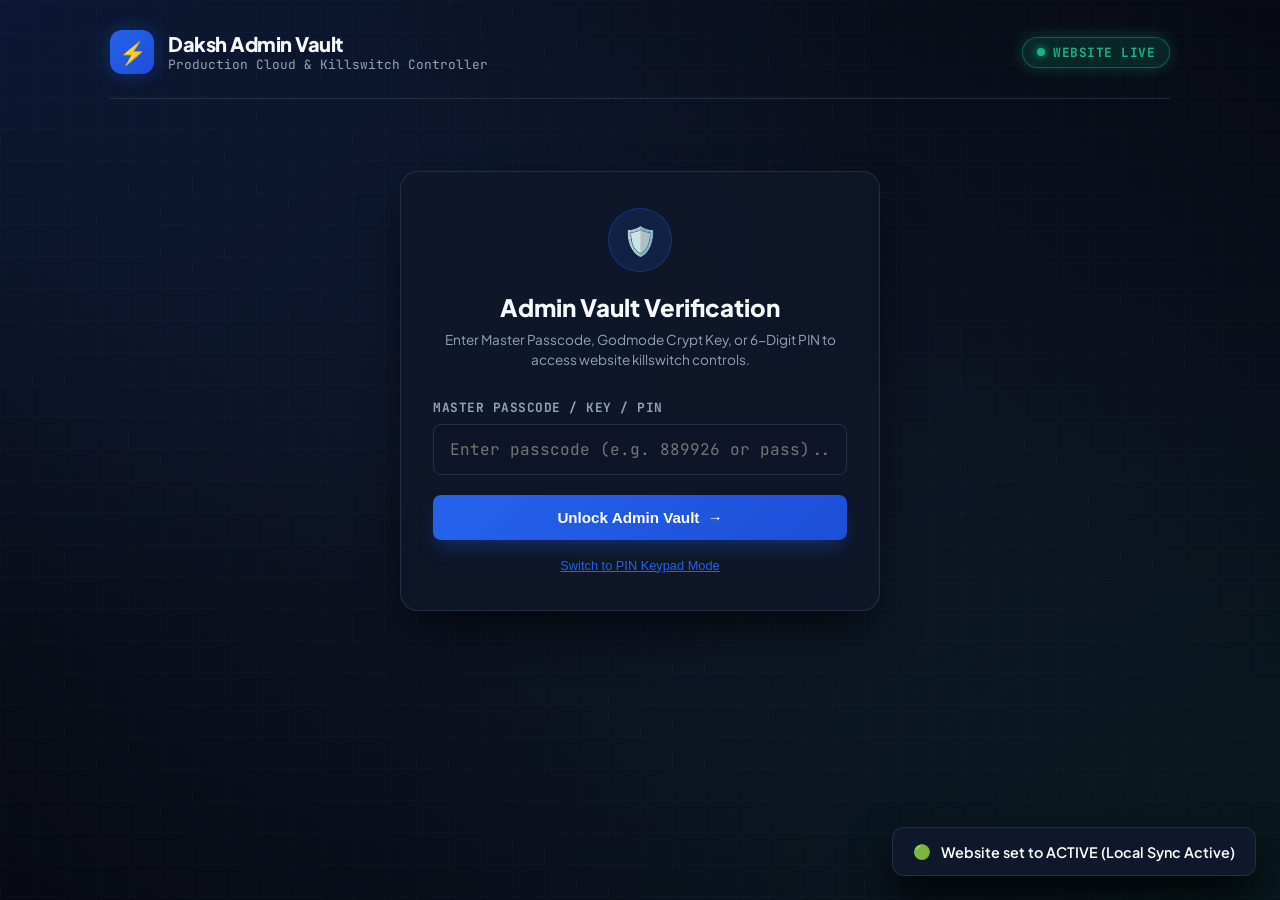
==== admin.html @ 62e73986 "feat: enable live website & add cyber-secure admin vault killswitch panel" ====
<!DOCTYPE html>
<html lang="en">
<head>
  <meta charset="utf-8">
  <meta name="viewport" content="width=device-width, initial-scale=1">
  <meta name="theme-color" content="#070a13">
  <title>Daksh Admin Vault & Website Killswitch Control Center</title>
  
  <link rel="icon" href="data:image/svg+xml,%3Csvg xmlns='http://www.w3.org/2000/svg' viewBox='0 0 64 64'%3E%3Crect width='64' height='64' rx='14' fill='%232563eb'/%3E%3Cpath d='M32 14L48 22V34C48 44 41 52 32 55C23 52 16 44 16 34V22L32 14Z' fill='%233b82f6' stroke='%23ffffff' stroke-width='2'/%3E%3Cpath d='M28 32L32 36L38 28' fill='none' stroke='%23ffffff' stroke-width='3' stroke-linecap='round' stroke-linejoin='round'/%3E%3C/svg%3E">
  
  <link rel="preconnect" href="https://fonts.googleapis.com">
  <link rel="preconnect" href="https://fonts.gstatic.com" crossorigin>
  <link href="https://fonts.googleapis.com/css2?family=JetBrains+Mono:wght@400;500;700;800&family=Plus+Jakarta+Sans:wght@400;500;600;700;800;900&display=swap" rel="stylesheet">
  
  <style>
    :root {
      --bg: #070a13;
      --card-bg: rgba(15, 23, 42, 0.75);
      --card-border: rgba(51, 65, 85, 0.6);
      --primary: #2563eb;
      --primary-glow: rgba(37, 99, 235, 0.35);
      --success: #10b981;
      --success-glow: rgba(16, 185, 129, 0.3);
      --danger: #ef4444;
      --danger-glow: rgba(239, 68, 68, 0.35);
      --warning: #f59e0b;
      --text: #f8fafc;
      --text-muted: #94a3b8;
      --text-dim: #64748b;
      --radius-lg: 18px;
      --radius-md: 12px;
      --radius-sm: 8px;
    }

    * {
      box-sizing: border-box;
      margin: 0;
      padding: 0;
    }

    body {
      background-color: var(--bg);
      background-image: 
        radial-gradient(at 0% 0%, rgba(37, 99, 235, 0.15) 0px, transparent 50%),
        radial-gradient(at 100% 100%, rgba(16, 185, 129, 0.08) 0px, transparent 50%),
        radial-gradient(at 50% 50%, rgba(15, 23, 42, 0.9) 0px, transparent 100%);
      color: var(--text);
      font-family: 'Plus Jakarta Sans', sans-serif;
      min-height: 100vh;
      display: flex;
      flex-direction: column;
      position: relative;
    }

    /* Ambient cyber grid overlay */
    body::before {
      content: '';
      position: fixed;
      inset: 0;
      background: linear-gradient(rgba(255, 255, 255, 0.02) 1px, transparent 1px),
                  linear-gradient(90deg, rgba(255, 255, 255, 0.02) 1px, transparent 1px);
      background-size: 32px 32px;
      pointer-events: none;
      z-index: 0;
    }

    .wrapper {
      position: relative;
      z-index: 1;
      width: 100%;
      max-width: 1100px;
      margin: 0 auto;
      padding: 30px 20px 60px;
      flex: 1;
      display: flex;
      flex-direction: column;
    }

    /* Top Bar */
    .top-bar {
      display: flex;
      align-items: center;
      justify-content: space-between;
      padding-bottom: 24px;
      border-bottom: 1px solid var(--card-border);
      margin-bottom: 32px;
    }

    .brand {
      display: flex;
      align-items: center;
      gap: 14px;
      text-decoration: none;
      color: var(--text);
    }

    .brand-icon {
      width: 44px;
      height: 44px;
      background: linear-gradient(135deg, #2563eb, #1d4ed8);
      border-radius: 12px;
      display: flex;
      align-items: center;
      justify-content: center;
      font-size: 22px;
      font-weight: 900;
      color: #fbbf24;
      box-shadow: 0 0 20px var(--primary-glow);
    }

    .brand-info h1 {
      font-size: 1.25rem;
      font-weight: 800;
      letter-spacing: -0.5px;
    }

    .brand-info p {
      font-size: 0.8rem;
      color: var(--text-muted);
      font-family: 'JetBrains Mono', monospace;
    }

    .top-actions {
      display: flex;
      align-items: center;
      gap: 12px;
    }

    .badge-status {
      display: inline-flex;
      align-items: center;
      gap: 8px;
      padding: 6px 14px;
      border-radius: 9999px;
      font-size: 0.8rem;
      font-family: 'JetBrains Mono', monospace;
      font-weight: 700;
      letter-spacing: 0.5px;
      text-transform: uppercase;
    }

    .badge-live {
      background: rgba(16, 185, 129, 0.15);
      border: 1px solid rgba(16, 185, 129, 0.4);
      color: var(--success);
      box-shadow: 0 0 15px var(--success-glow);
    }

    .badge-disabled {
      background: rgba(239, 68, 68, 0.15);
      border: 1px solid rgba(239, 68, 68, 0.4);
      color: var(--danger);
      box-shadow: 0 0 15px var(--danger-glow);
    }

    .pulse-dot {
      width: 8px;
      height: 8px;
      border-radius: 50%;
      display: inline-block;
    }

    .pulse-live {
      background: var(--success);
      box-shadow: 0 0 8px var(--success);
      animation: pulse-anim 1.5s infinite;
    }

    .pulse-disabled {
      background: var(--danger);
      box-shadow: 0 0 8px var(--danger);
      animation: pulse-anim 1.5s infinite;
    }

    @keyframes pulse-anim {
      0%, 100% { opacity: 1; transform: scale(1); }
      50% { opacity: 0.4; transform: scale(0.85); }
    }

    .btn-secondary {
      background: rgba(30, 41, 59, 0.8);
      border: 1px solid var(--card-border);
      color: var(--text);
      padding: 8px 16px;
      border-radius: var(--radius-sm);
      font-size: 0.85rem;
      font-weight: 600;
      cursor: pointer;
      text-decoration: none;
      display: inline-flex;
      align-items: center;
      gap: 6px;
      transition: all 0.2s ease;
    }

    .btn-secondary:hover {
      background: rgba(51, 65, 85, 0.8);
      border-color: rgba(100, 116, 139, 0.8);
    }

    /* Auth Screen Modal / Gate */
    .auth-gate {
      max-width: 480px;
      width: 100%;
      margin: 40px auto;
      background: var(--card-bg);
      backdrop-filter: blur(16px);
      -webkit-backdrop-filter: blur(16px);
      border: 1px solid var(--card-border);
      border-radius: var(--radius-lg);
      padding: 36px 32px;
      box-shadow: 0 25px 50px -12px rgba(0, 0, 0, 0.7);
      text-align: center;
    }

    .auth-icon {
      width: 64px;
      height: 64px;
      margin: 0 auto 20px;
      background: rgba(37, 99, 235, 0.15);
      border: 1px solid rgba(37, 99, 235, 0.3);
      border-radius: 50%;
      display: flex;
      align-items: center;
      justify-content: center;
      font-size: 28px;
    }

    .auth-title {
      font-size: 1.5rem;
      font-weight: 800;
      margin-bottom: 8px;
    }

    .auth-subtitle {
      font-size: 0.85rem;
      color: var(--text-muted);
      margin-bottom: 28px;
      line-height: 1.5;
    }

    .auth-input-group {
      margin-bottom: 20px;
      text-align: left;
    }

    .auth-label {
      display: block;
      font-size: 0.8rem;
      font-weight: 700;
      color: var(--text-muted);
      margin-bottom: 8px;
      font-family: 'JetBrains Mono', monospace;
      text-transform: uppercase;
      letter-spacing: 0.5px;
    }

    .auth-input {
      width: 100%;
      background: rgba(15, 23, 42, 0.9);
      border: 1px solid var(--card-border);
      border-radius: var(--radius-sm);
      padding: 14px 16px;
      color: #ffffff;
      font-family: 'JetBrains Mono', monospace;
      font-size: 1rem;
      outline: none;
      transition: all 0.2s;
    }

    .auth-input:focus {
      border-color: var(--primary);
      box-shadow: 0 0 0 3px var(--primary-glow);
    }

    .auth-btn {
      width: 100%;
      background: linear-gradient(135deg, #2563eb, #1d4ed8);
      border: none;
      color: white;
      padding: 14px;
      border-radius: var(--radius-sm);
      font-size: 0.95rem;
      font-weight: 700;
      cursor: pointer;
      display: flex;
      align-items: center;
      justify-content: center;
      gap: 8px;
      box-shadow: 0 10px 20px -5px var(--primary-glow);
      transition: all 0.2s;
    }

    .auth-btn:hover {
      transform: translateY(-1px);
      box-shadow: 0 15px 25px -5px var(--primary-glow);
    }

    .auth-btn:disabled {
      opacity: 0.6;
      cursor: not-allowed;
      transform: none;
    }

    .auth-keypad {
      display: grid;
      grid-template-columns: repeat(3, 1fr);
      gap: 10px;
      margin-top: 16px;
    }

    .keypad-btn {
      background: rgba(30, 41, 59, 0.6);
      border: 1px solid var(--card-border);
      border-radius: var(--radius-sm);
      padding: 12px;
      color: var(--text);
      font-family: 'JetBrains Mono', monospace;
      font-size: 1.1rem;
      font-weight: 700;
      cursor: pointer;
      transition: all 0.15s;
    }

    .keypad-btn:hover {
      background: rgba(51, 65, 85, 0.8);
      border-color: var(--primary);
    }

    .keypad-btn:active {
      transform: scale(0.95);
    }

    .auth-toggle-mode {
      margin-top: 18px;
      font-size: 0.8rem;
      color: var(--primary);
      cursor: pointer;
      background: none;
      border: none;
      text-decoration: underline;
    }

    .auth-error {
      background: rgba(239, 68, 68, 0.15);
      border: 1px solid rgba(239, 68, 68, 0.3);
      color: #fca5a5;
      padding: 10px 14px;
      border-radius: var(--radius-sm);
      font-size: 0.85rem;
      margin-top: 16px;
      display: none;
    }

    /* Dashboard Layout */
    .dashboard {
      display: none;
      flex-direction: column;
      gap: 28px;
    }

    /* Master Killswitch Hero Card */
    .hero-switch-card {
      background: var(--card-bg);
      backdrop-filter: blur(16px);
      border: 1px solid var(--card-border);
      border-radius: var(--radius-lg);
      padding: 36px 32px;
      position: relative;
      overflow: hidden;
    }

    .hero-switch-card.status-active {
      border-color: rgba(16, 185, 129, 0.4);
      box-shadow: 0 10px 30px -10px var(--success-glow);
    }

    .hero-switch-card.status-disabled {
      border-color: rgba(239, 68, 68, 0.4);
      box-shadow: 0 10px 30px -10px var(--danger-glow);
    }

    .switch-header {
      display: flex;
      align-items: flex-start;
      justify-content: space-between;
      margin-bottom: 24px;
      flex-wrap: wrap;
      gap: 16px;
    }

    .switch-title h2 {
      font-size: 1.6rem;
      font-weight: 800;
      margin-bottom: 6px;
      display: flex;
      align-items: center;
      gap: 10px;
    }

    .switch-title p {
      color: var(--text-muted);
      font-size: 0.9rem;
      max-width: 600px;
    }

    .master-switch-controls {
      display: grid;
      grid-template-columns: 1fr 1fr;
      gap: 16px;
      margin-top: 24px;
    }

    .control-card {
      border: 2px solid transparent;
      border-radius: var(--radius-md);
      padding: 24px;
      cursor: pointer;
      transition: all 0.25s cubic-bezier(0.4, 0, 0.2, 1);
      display: flex;
      flex-direction: column;
      gap: 12px;
      position: relative;
    }

    .control-card.active-state {
      background: rgba(16, 185, 129, 0.08);
      border-color: var(--success);
      box-shadow: 0 0 25px var(--success-glow);
    }

    .control-card.disabled-state {
      background: rgba(239, 68, 68, 0.08);
      border-color: var(--danger);
      box-shadow: 0 0 25px var(--danger-glow);
    }

    .control-card.inactive-opt {
      background: rgba(15, 23, 42, 0.6);
      border-color: var(--card-border);
      opacity: 0.7;
    }

    .control-card.inactive-opt:hover {
      opacity: 1;
      border-color: var(--text-muted);
      transform: translateY(-2px);
    }

    .card-badge-top {
      display: flex;
      align-items: center;
      justify-content: space-between;
    }

    .card-icon {
      font-size: 28px;
    }

    .radio-circle {
      width: 22px;
      height: 22px;
      border-radius: 50%;
      border: 2px solid var(--text-dim);
      display: flex;
      align-items: center;
      justify-content: center;
    }

    .control-card.active-state .radio-circle {
      border-color: var(--success);
      background: var(--success);
    }

    .control-card.active-state .radio-circle::after {
      content: '✓';
      color: white;
      font-size: 13px;
      font-weight: 900;
    }

    .control-card.disabled-state .radio-circle {
      border-color: var(--danger);
      background: var(--danger);
    }

    .control-card.disabled-state .radio-circle::after {
      content: '✓';
      color: white;
      font-size: 13px;
      font-weight: 900;
    }

    .card-text h3 {
      font-size: 1.15rem;
      font-weight: 700;
      margin-bottom: 4px;
    }

    .card-text p {
      font-size: 0.8rem;
      color: var(--text-muted);
      line-height: 1.4;
    }

    /* Diagnostics Grid */
    .grid-stats {
      display: grid;
      grid-template-columns: repeat(auto-fit, minmax(220px, 1fr));
      gap: 16px;
    }

    .stat-card {
      background: var(--card-bg);
      backdrop-filter: blur(16px);
      border: 1px solid var(--card-border);
      border-radius: var(--radius-md);
      padding: 20px;
      display: flex;
      flex-direction: column;
      gap: 8px;
    }

    .stat-card-title {
      font-size: 0.75rem;
      font-family: 'JetBrains Mono', monospace;
      color: var(--text-muted);
      text-transform: uppercase;
      letter-spacing: 0.5px;
      display: flex;
      align-items: center;
      justify-content: space-between;
    }

    .stat-card-val {
      font-size: 1.4rem;
      font-weight: 800;
      font-family: 'JetBrains Mono', monospace;
    }

    .stat-card-sub {
      font-size: 0.75rem;
      color: var(--text-dim);
    }

    /* Fast Action Bar */
    .action-bar {
      display: flex;
      align-items: center;
      gap: 12px;
      flex-wrap: wrap;
    }

    .btn-action {
      background: rgba(30, 41, 59, 0.8);
      border: 1px solid var(--card-border);
      color: var(--text);
      padding: 12px 20px;
      border-radius: var(--radius-sm);
      font-size: 0.9rem;
      font-weight: 600;
      cursor: pointer;
      display: inline-flex;
      align-items: center;
      gap: 8px;
      transition: all 0.2s;
      text-decoration: none;
    }

    .btn-action:hover {
      background: rgba(51, 65, 85, 0.9);
      transform: translateY(-1px);
    }

    .btn-danger-action {
      background: rgba(239, 68, 68, 0.15);
      border-color: rgba(239, 68, 68, 0.4);
      color: #fca5a5;
    }

    .btn-danger-action:hover {
      background: rgba(239, 68, 68, 0.3);
      border-color: var(--danger);
      color: #ffffff;
    }

    .btn-success-action {
      background: rgba(16, 185, 129, 0.15);
      border-color: rgba(16, 185, 129, 0.4);
      color: #6ee7b7;
    }

    .btn-success-action:hover {
      background: rgba(16, 185, 129, 0.3);
      border-color: var(--success);
      color: #ffffff;
    }

    /* Audit Terminal */
    .terminal-card {
      background: #030712;
      border: 1px solid var(--card-border);
      border-radius: var(--radius-md);
      padding: 20px;
      font-family: 'JetBrains Mono', monospace;
      font-size: 0.8rem;
    }

    .terminal-title-bar {
      display: flex;
      align-items: center;
      justify-content: space-between;
      padding-bottom: 12px;
      border-bottom: 1px solid rgba(51, 65, 85, 0.5);
      margin-bottom: 12px;
      color: var(--text-muted);
      font-size: 0.75rem;
    }

    .terminal-logs {
      max-height: 180px;
      overflow-y: auto;
      display: flex;
      flex-direction: column;
      gap: 6px;
      color: #e2e8f0;
      line-height: 1.5;
    }

    .log-row {
      display: flex;
      gap: 10px;
    }

    .log-time { color: var(--text-dim); }
    .log-tag-live { color: var(--success); font-weight: 700; }
    .log-tag-off { color: var(--danger); font-weight: 700; }
    .log-tag-auth { color: var(--warning); font-weight: 700; }

    /* Toast Notification */
    .admin-toast {
      position: fixed;
      bottom: 24px;
      right: 24px;
      background: #0f172a;
      border: 1px solid var(--card-border);
      color: #ffffff;
      padding: 14px 20px;
      border-radius: var(--radius-md);
      font-size: 0.9rem;
      font-weight: 600;
      box-shadow: 0 20px 40px rgba(0, 0, 0, 0.8);
      display: flex;
      align-items: center;
      gap: 10px;
      transform: translateY(100px);
      opacity: 0;
      transition: all 0.3s cubic-bezier(0.4, 0, 0.2, 1);
      z-index: 9999;
    }

    .admin-toast.show {
      transform: translateY(0);
      opacity: 1;
    }

    @media (max-width: 680px) {
      .master-switch-controls { grid-template-columns: 1fr; }
      .top-bar { flex-direction: column; align-items: flex-start; gap: 14px; }
      .wrapper { padding: 16px 12px 40px; }
    }
  </style>
</head>
<body>

  <div class="wrapper">
    <!-- Top Header Bar -->
    <header class="top-bar">
      <a href="index.html" class="brand">
        <div class="brand-icon">⚡</div>
        <div class="brand-info">
          <h1>Daksh Admin Vault</h1>
          <p>Production Cloud & Killswitch Controller</p>
        </div>
      </a>

      <div class="top-actions">
        <div class="badge-status badge-live" id="globalStatusBadge">
          <span class="pulse-dot pulse-live" id="globalStatusPulse"></span>
          <span id="globalStatusText">WEBSITE LIVE</span>
        </div>
        <button class="btn-secondary" id="logoutBtn" style="display: none;" onclick="adminLogout()">
          🔒 Lock Vault
        </button>
      </div>
    </header>

    <!-- 1. AUTHENTICATION SHIELD GATE -->
    <section class="auth-gate" id="authGate">
      <div class="auth-icon">🛡️</div>
      <h2 class="auth-title">Admin Vault Verification</h2>
      <p class="auth-subtitle">
        Enter Master Passcode, Godmode Crypt Key, or 6-Digit PIN to access website killswitch controls.
      </p>

      <form id="authForm" onsubmit="handleAuthSubmit(event)">
        <!-- Passcode Input Mode -->
        <div id="passcodeMode">
          <div class="auth-input-group">
            <label class="auth-label" for="passcodeInput">Master Passcode / Key / PIN</label>
            <input 
              type="password" 
              id="passcodeInput" 
              class="auth-input" 
              placeholder="Enter passcode (e.g. 889926 or pass)..." 
              autocomplete="current-password"
              required
            >
          </div>
          <button type="submit" class="auth-btn" id="authSubmitBtn">
            <span>Unlock Admin Vault</span> <span>→</span>
          </button>
        </div>

        <!-- PIN Keypad Quick Input Mode -->
        <div id="keypadMode" style="display: none;">
          <div class="auth-input-group">
            <label class="auth-label">6-Digit Security PIN</label>
            <input 
              type="password" 
              id="pinDisplay" 
              class="auth-input" 
              placeholder="••••••" 
              readonly 
              style="text-align: center; letter-spacing: 8px; font-size: 1.4rem;"
            >
          </div>
          <div class="auth-keypad">
            <button type="button" class="keypad-btn" onclick="pressPin('1')">1</button>
            <button type="button" class="keypad-btn" onclick="pressPin('2')">2</button>
            <button type="button" class="keypad-btn" onclick="pressPin('3')">3</button>
            <button type="button" class="keypad-btn" onclick="pressPin('4')">4</button>
            <button type="button" class="keypad-btn" onclick="pressPin('5')">5</button>
            <button type="button" class="keypad-btn" onclick="pressPin('6')">6</button>
            <button type="button" class="keypad-btn" onclick="pressPin('7')">7</button>
            <button type="button" class="keypad-btn" onclick="pressPin('8')">8</button>
            <button type="button" class="keypad-btn" onclick="pressPin('9')">9</button>
            <button type="button" class="keypad-btn" onclick="clearPin()">CLR</button>
            <button type="button" class="keypad-btn" onclick="pressPin('0')">0</button>
            <button type="button" class="keypad-btn" onclick="submitPin()">OK</button>
          </div>
        </div>

        <button type="button" class="auth-toggle-mode" id="toggleModeBtn" onclick="toggleAuthInputMode()">
          Switch to PIN Keypad Mode
        </button>

        <div class="auth-error" id="authErrorMsg">
          ⚠️ Invalid credentials. Please enter authorized Master Passcode or PIN.
        </div>
      </form>
    </section>

    <!-- 2. AUTHENTICATED DASHBOARD -->
    <main class="dashboard" id="mainDashboard">
      
      <!-- HERO MASTER KILLSWITCH CARD -->
      <section class="hero-switch-card status-active" id="heroSwitchCard">
        <div class="switch-header">
          <div class="switch-title">
            <h2 id="heroStatusHeading">🟢 Website is ONLINE & ACTIVE</h2>
            <p id="heroStatusSub">
              All prospective students and visitors can browse the institute homepage, view courses, run live typing tests, and contact on WhatsApp.
            </p>
          </div>
          <div class="badge-status badge-live" id="heroBadge">
            <span class="pulse-dot pulse-live" id="heroPulse"></span>
            <span id="heroBadgeText">PUBLIC ACCESS ENABLED</span>
          </div>
        </div>

        <!-- 2 Big Selectable Option Cards (Enable / Disable) -->
        <div class="master-switch-controls">
          <!-- Option 1: ENABLE LIVE -->
          <div 
            class="control-card active-state" 
            id="optEnableCard" 
            onclick="setWebsiteStatus('active')"
          >
            <div class="card-badge-top">
              <span class="card-icon">🚀</span>
              <div class="radio-circle"></div>
            </div>
            <div class="card-text">
              <h3>ENABLE WEBSITE (Go Live)</h3>
              <p>Normal public mode. The full institute website is visible and accepting admission enquiries.</p>
            </div>
          </div>

          <!-- Option 2: DISABLE (500 ERROR) -->
          <div 
            class="control-card inactive-opt" 
            id="optDisableCard" 
            onclick="setWebsiteStatus('disabled')"
          >
            <div class="card-badge-top">
              <span class="card-icon">🛑</span>
              <div class="radio-circle"></div>
            </div>
            <div class="card-text">
              <h3>DISABLE WEBSITE (500 Crash Mode)</h3>
              <p>Simulates a critical host server crash (HTTP 500 error). Visitors see the realistic offline terminal.</p>
            </div>
          </div>
        </div>
      </section>

      <!-- LIVE DIAGNOSTICS & TELEMETRY -->
      <section class="grid-stats">
        <div class="stat-card">
          <div class="stat-card-title">
            <span>HTTP Status Code</span>
            <span>🌐</span>
          </div>
          <div class="stat-card-val" id="diagHttpCode" style="color: var(--success);">200 OK</div>
          <div class="stat-card-sub" id="diagHttpSub">Public gateway passing traffic</div>
        </div>

        <div class="stat-card">
          <div class="stat-card-title">
            <span>Edge Infrastructure</span>
            <span>⚡</span>
          </div>
          <div class="stat-card-val" style="color: #60a5fa;">Vercel Edge</div>
          <div class="stat-card-sub">Region: ap-south-1 (Mumbai Hub)</div>
        </div>

        <div class="stat-card">
          <div class="stat-card-title">
            <span>API Response Latency</span>
            <span>⏱️</span>
          </div>
          <div class="stat-card-val" id="diagLatency" style="color: var(--warning);">24 ms</div>
          <div class="stat-card-sub">Real-time status check active</div>
        </div>

        <div class="stat-card">
          <div class="stat-card-title">
            <span>Last Status Update</span>
            <span>🕒</span>
          </div>
          <div class="stat-card-val" id="diagLastUpdated" style="font-size: 0.95rem; color: #cbd5e1;">Just now</div>
          <div class="stat-card-sub" id="diagUpdatedBy">By: Master Admin</div>
        </div>
      </section>

      <!-- FAST ACTION BAR -->
      <section class="action-bar">
        <a href="index.html" target="_blank" class="btn-action">
          <span>👁️</span> <span>Open Live Website</span>
        </a>
        <button class="btn-action" onclick="previewCrashPage()">
          <span>⚠️</span> <span>Preview 500 Error Screen</span>
        </button>
        <button class="btn-action" onclick="refreshStatusFromCloud()">
          <span>🔄</span> <span>Sync Cloud Telemetry</span>
        </button>
        <button class="btn-action btn-danger-action" onclick="emergencyKillswitch()">
          <span>⚡</span> <span>Instant Emergency Killswitch</span>
        </button>
      </section>

      <!-- AUDIT LOG TERMINAL -->
      <section class="terminal-card">
        <div class="terminal-title-bar">
          <span>⚡ REAL-TIME SECURITY & AUDIT TRAIL</span>
          <span>NODE: daksh-admin-shield-x99</span>
        </div>
        <div class="terminal-logs" id="terminalLogs">
          <div class="log-row">
            <span class="log-time" id="initLogTime">[00:00:00]</span>
            <span class="log-tag-auth">AUTH:</span>
            <span>Admin Vault Session successfully authorized with Master Keys.</span>
          </div>
          <div class="log-row">
            <span class="log-time" id="initLogTime2">[00:00:01]</span>
            <span class="log-tag-live">STATUS:</span>
            <span>Website control engine initialized. Status synced.</span>
          </div>
        </div>
      </section>

    </main>
  </div>

  <!-- Dynamic Admin Toast -->
  <div class="admin-toast" id="adminToast">
    <span id="toastIcon">✅</span>
    <span id="toastMsg">Status updated successfully</span>
  </div>

  <script>
    /**
     * DAKSH ADMIN VAULT CONTROLLER
     * Master Security Passcodes & Synchronized State Engine
     */

    const MASTER_KEYS = [
      'VOXAI-GODMODE-MASTER-KEY-2026-X99-CRYPT-SHIELD-OMEGA',
      'DAKSH-GODMODE-MASTER-KEY-2026-X99-SHIELD',
      'Daksh#Admin2026!Secured',
      'VoxAI#Admin2026!Secured',
      'Daksh#Master2026!Lock',
      '889926'
    ];

    let currentPinInput = "";
    let isKeypadMode = false;
    let failedAttempts = 0;
    let lockoutTimer = null;
    let currentAuthPasscode = "";

    // 1. Toast Notification
    function showAdminToast(msg, icon = '✅') {
      const toast = document.getElementById('adminToast');
      document.getElementById('toastIcon').textContent = icon;
      document.getElementById('toastMsg').textContent = msg;
      toast.classList.add('show');
      setTimeout(() => toast.classList.remove('show'), 3500);
    }

    // 2. Add Audit Log
    function addAuditLog(tag, tagClass, text) {
      const logs = document.getElementById('terminalLogs');
      if (!logs) return;
      const now = new Date();
      const timeStr = `[${now.toLocaleTimeString()}]`;
      const row = document.createElement('div');
      row.className = 'log-row';
      row.innerHTML = `<span class="log-time">${timeStr}</span> <span class="${tagClass}">${tag}:</span> <span>${text}</span>`;
      logs.prepend(row);
    }

    // 3. Toggle Input Mode (Passcode vs Keypad)
    function toggleAuthInputMode() {
      isKeypadMode = !isKeypadMode;
      document.getElementById('passcodeMode').style.display = isKeypadMode ? 'none' : 'block';
      document.getElementById('keypadMode').style.display = isKeypadMode ? 'block' : 'none';
      document.getElementById('toggleModeBtn').textContent = isKeypadMode 
        ? 'Switch to Text Passcode Mode' 
        : 'Switch to PIN Keypad Mode';
    }

    function pressPin(num) {
      if (currentPinInput.length < 8) {
        currentPinInput += num;
        document.getElementById('pinDisplay').value = '•'.repeat(currentPinInput.length);
      }
    }

    function clearPin() {
      currentPinInput = "";
      document.getElementById('pinDisplay').value = "";
    }

    function submitPin() {
      validateAndLogin(currentPinInput);
    }

    function handleAuthSubmit(e) {
      e.preventDefault();
      const val = document.getElementById('passcodeInput').value.trim();
      validateAndLogin(val);
    }

    // 4. Validate Credentials
    function validateAndLogin(input) {
      const errorMsg = document.getElementById('authErrorMsg');

      if (lockoutTimer) {
        errorMsg.textContent = '⚠️ System is locked due to multiple failed attempts. Please wait.';
        errorMsg.style.display = 'block';
        return;
      }

      if (MASTER_KEYS.includes(input.trim())) {
        // Success
        currentAuthPasscode = input.trim();
        sessionStorage.setItem('daksh_admin_token', 'AUTH_TOKEN_' + Date.now());
        sessionStorage.setItem('daksh_admin_passcode', currentAuthPasscode);
        localStorage.setItem('daksh_admin_bypass', 'true');
        failedAttempts = 0;
        errorMsg.style.display = 'none';

        unlockDashboard();
        showAdminToast('Admin Vault Access Granted', '🔓');
      } else {
        // Failed attempt
        failedAttempts++;
        errorMsg.textContent = `⚠️ Invalid credentials. (Attempt ${failedAttempts} of 5)`;
        errorMsg.style.display = 'block';

        if (failedAttempts >= 5) {
          errorMsg.textContent = '🛑 Too many failed attempts. Vault locked for 60 seconds.';
          lockoutTimer = setTimeout(() => {
            lockoutTimer = null;
            failedAttempts = 0;
            errorMsg.style.display = 'none';
          }, 60000);
        }
      }
    }

    // 5. Unlock Dashboard
    function unlockDashboard() {
      document.getElementById('authGate').style.display = 'none';
      document.getElementById('mainDashboard').style.display = 'flex';
      document.getElementById('logoutBtn').style.display = 'inline-flex';
      
      const now = new Date();
      document.getElementById('initLogTime').textContent = `[${now.toLocaleTimeString()}]`;
      document.getElementById('initLogTime2').textContent = `[${now.toLocaleTimeString()}]`;

      refreshStatusFromCloud();
    }

    // 6. Logout
    function adminLogout() {
      sessionStorage.removeItem('daksh_admin_token');
      sessionStorage.removeItem('daksh_admin_passcode');
      localStorage.removeItem('daksh_admin_bypass');
      document.getElementById('authGate').style.display = 'block';
      document.getElementById('mainDashboard').style.display = 'none';
      document.getElementById('logoutBtn').style.display = 'none';
      document.getElementById('passcodeInput').value = '';
      clearPin();
      showAdminToast('Vault Locked Successfully', '🔒');
    }

    // 7. Check & Set Website Status
    async function setWebsiteStatus(newStatus) {
      const cardEnable = document.getElementById('optEnableCard');
      const cardDisable = document.getElementById('optDisableCard');
      const heroCard = document.getElementById('heroSwitchCard');
      const heroHeading = document.getElementById('heroStatusHeading');
      const heroSub = document.getElementById('heroStatusSub');
      const heroBadge = document.getElementById('heroBadge');
      const heroPulse = document.getElementById('heroPulse');
      const heroBadgeText = document.getElementById('heroBadgeText');
      const globalBadge = document.getElementById('globalStatusBadge');
      const globalPulse = document.getElementById('globalStatusPulse');
      const globalText = document.getElementById('globalStatusText');
      const httpCode = document.getElementById('diagHttpCode');
      const httpSub = document.getElementById('diagHttpSub');

      const isLive = newStatus === 'active';

      // 1. Update UI Elements
      if (isLive) {
        heroCard.className = 'hero-switch-card status-active';
        heroHeading.innerHTML = '🟢 Website is ONLINE & ACTIVE';
        heroHeading.style.color = '#ffffff';
        heroSub.textContent = 'All prospective students and visitors can browse the institute homepage, view courses, run live typing tests, and contact on WhatsApp.';
        heroBadge.className = 'badge-status badge-live';
        heroPulse.className = 'pulse-dot pulse-live';
        heroBadgeText.textContent = 'PUBLIC ACCESS ENABLED';

        globalBadge.className = 'badge-status badge-live';
        globalPulse.className = 'pulse-dot pulse-live';
        globalText.textContent = 'WEBSITE LIVE';

        cardEnable.className = 'control-card active-state';
        cardDisable.className = 'control-card inactive-opt';

        httpCode.textContent = '200 OK';
        httpCode.style.color = 'var(--success)';
        httpSub.textContent = 'Public gateway passing traffic';
      } else {
        heroCard.className = 'hero-switch-card status-disabled';
        heroHeading.innerHTML = '🔴 Website is DISABLED (500 Error)';
        heroHeading.style.color = '#fca5a5';
        heroSub.textContent = 'Critical server crash simulated. All regular visitors visiting the homepage see the 500 Internal Server Error screen.';
        heroBadge.className = 'badge-status badge-disabled';
        heroPulse.className = 'pulse-dot pulse-disabled';
        heroBadgeText.textContent = '500 CRASH ACTIVE';

        globalBadge.className = 'badge-status badge-disabled';
        globalPulse.className = 'pulse-dot pulse-disabled';
        globalText.textContent = 'WEBSITE DISABLED';

        cardEnable.className = 'control-card inactive-opt';
        cardDisable.className = 'control-card disabled-state';

        httpCode.textContent = '500 ERROR';
        httpCode.style.color = 'var(--danger)';
        httpSub.textContent = 'Host node unreachable simulation';
      }

      // Store in LocalStorage for client instant sync
      localStorage.setItem('daksh_site_status', newStatus);
      localStorage.setItem('daksh_status_time', new Date().toISOString());

      // Update Telemetry
      document.getElementById('diagLastUpdated').textContent = new Date().toLocaleTimeString();

      // Push to Serverless Cloud API
      try {
        const passcode = currentAuthPasscode || sessionStorage.getItem('daksh_admin_passcode') || '889926';
        const res = await fetch('/api/site-status', {
          method: 'POST',
          headers: { 'Content-Type': 'application/json' },
          body: JSON.stringify({
            status: newStatus,
            passcode: passcode,
            updatedBy: 'Admin Vault Control'
          })
        });
        const data = await res.json();
        if (data.success) {
          showAdminToast(`Website is now: ${newStatus.toUpperCase()}`, isLive ? '🟢' : '🛑');
          addAuditLog(
            isLive ? 'LIVE' : 'OFFLINE',
            isLive ? 'log-tag-live' : 'log-tag-off',
            `Website switch flipped to [${newStatus.toUpperCase()}]. Cloud Edge synced.`
          );
        } else {
          showAdminToast(`Status saved locally (${data.error || 'Cloud sync error'})`, '⚠️');
        }
      } catch (err) {
        console.warn('Cloud API offline, saved locally:', err);
        showAdminToast(`Website set to ${newStatus.toUpperCase()} (Local Sync Active)`, isLive ? '🟢' : '🛑');
        addAuditLog(
          isLive ? 'LIVE' : 'OFFLINE',
          isLive ? 'log-tag-live' : 'log-tag-off',
          `Website switched to [${newStatus.toUpperCase()}]. Synced to browser storage.`
        );
      }
    }

    // 8. Refresh Status from Cloud API
    async function refreshStatusFromCloud() {
      const startTime = performance.now();
      try {
        const res = await fetch('/api/site-status?t=' + Date.now());
        const elapsed = Math.round(performance.now() - startTime);
        document.getElementById('diagLatency').textContent = `${elapsed} ms`;

        if (res.ok) {
          const data = await res.json();
          const currentStatus = data.status || localStorage.getItem('daksh_site_status') || 'active';
          if (data.lastUpdated) {
            const d = new Date(data.lastUpdated);
            document.getElementById('diagLastUpdated').textContent = d.toLocaleTimeString();
          }
          if (data.updatedBy) {
            document.getElementById('diagUpdatedBy').textContent = `By: ${data.updatedBy}`;
          }
          setWebsiteStatus(currentStatus);
        } else {
          const fallback = localStorage.getItem('daksh_site_status') || 'active';
          setWebsiteStatus(fallback);
        }
      } catch (e) {
        const fallback = localStorage.getItem('daksh_site_status') || 'active';
        setWebsiteStatus(fallback);
      }
    }

    // 9. Emergency Killswitch
    function emergencyKillswitch() {
      if (confirm("⚠️ EMERGENCY KILLSWITCH: Are you sure you want to instantly DISABLE the website and force the 500 error screen on all users?")) {
        setWebsiteStatus('disabled');
      }
    }

    // 10. Preview 500 Crash Page
    function previewCrashPage() {
      window.open('index.html?preview=500', '_blank');
    }

    // Auto-login if valid session already exists
    window.addEventListener('DOMContentLoaded', () => {
      const token = sessionStorage.getItem('daksh_admin_token');
      const pass = sessionStorage.getItem('daksh_admin_passcode');
      if (token && pass && MASTER_KEYS.includes(pass)) {
        currentAuthPasscode = pass;
        unlockDashboard();
      } else {
        // Default check
        refreshStatusFromCloud();
      }
    });
  </script>
</body>
</html>
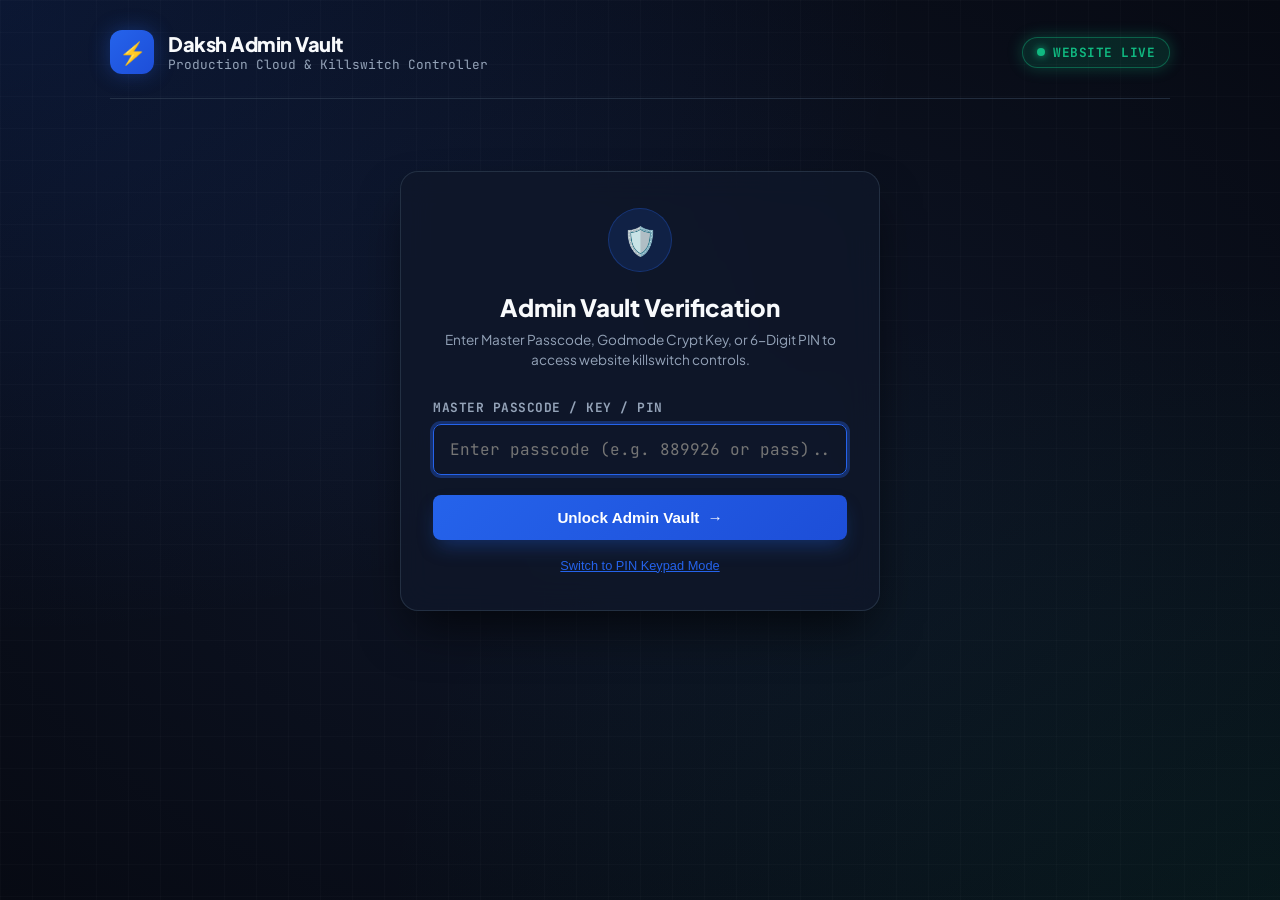
==== commit eb583fdb: "security: force re-authentication on every page refresh/reload" ====
--- a/admin.html
+++ b/admin.html
@@ -984,11 +984,8 @@
       }
 
       if (MASTER_KEYS.includes(input.trim())) {
-        // Success
+        // Success for this active view
         currentAuthPasscode = input.trim();
-        sessionStorage.setItem('daksh_admin_token', 'AUTH_TOKEN_' + Date.now());
-        sessionStorage.setItem('daksh_admin_passcode', currentAuthPasscode);
-        localStorage.setItem('daksh_admin_bypass', 'true');
         failedAttempts = 0;
         errorMsg.style.display = 'none';
 
@@ -1024,11 +1021,10 @@
       refreshStatusFromCloud();
     }
 
-    // 6. Logout
+    // 6. Logout / Lock
     function adminLogout() {
-      sessionStorage.removeItem('daksh_admin_token');
-      sessionStorage.removeItem('daksh_admin_passcode');
-      localStorage.removeItem('daksh_admin_bypass');
+      currentAuthPasscode = "";
+      sessionStorage.clear();
       document.getElementById('authGate').style.display = 'block';
       document.getElementById('mainDashboard').style.display = 'none';
       document.getElementById('logoutBtn').style.display = 'none';
@@ -1105,7 +1101,7 @@
 
       // Push to Serverless Cloud API
       try {
-        const passcode = currentAuthPasscode || sessionStorage.getItem('daksh_admin_passcode') || '889926';
+        const passcode = currentAuthPasscode || '889926';
         const res = await fetch('/api/site-status', {
           method: 'POST',
           headers: { 'Content-Type': 'application/json' },
@@ -1166,6 +1162,25 @@
       }
     }
 
+    // Background status check for badge only
+    async function fetchStatusBadgeOnly() {
+      try {
+        const res = await fetch('/api/site-status?t=' + Date.now());
+        if (res.ok) {
+          const data = await res.json();
+          const isLive = data.status === 'active';
+          const globalBadge = document.getElementById('globalStatusBadge');
+          const globalPulse = document.getElementById('globalStatusPulse');
+          const globalText = document.getElementById('globalStatusText');
+          if (globalBadge && globalPulse && globalText) {
+            globalBadge.className = isLive ? 'badge-status badge-live' : 'badge-status badge-disabled';
+            globalPulse.className = isLive ? 'pulse-dot pulse-live' : 'pulse-dot pulse-disabled';
+            globalText.textContent = isLive ? 'WEBSITE LIVE' : 'WEBSITE DISABLED';
+          }
+        }
+      } catch (e) {}
+    }
+
     // 9. Emergency Killswitch
     function emergencyKillswitch() {
       if (confirm("⚠️ EMERGENCY KILLSWITCH: Are you sure you want to instantly DISABLE the website and force the 500 error screen on all users?")) {
@@ -1178,17 +1193,23 @@
       window.open('index.html?preview=500', '_blank');
     }
 
-    // Auto-login if valid session already exists
+    // ALWAYS REQUIRE PASSWORD / PIN ON PAGE LOAD & REFRESH (Zero Auto-Login)
     window.addEventListener('DOMContentLoaded', () => {
-      const token = sessionStorage.getItem('daksh_admin_token');
-      const pass = sessionStorage.getItem('daksh_admin_passcode');
-      if (token && pass && MASTER_KEYS.includes(pass)) {
-        currentAuthPasscode = pass;
-        unlockDashboard();
-      } else {
-        // Default check
-        refreshStatusFromCloud();
+      currentAuthPasscode = "";
+      sessionStorage.clear();
+      
+      document.getElementById('authGate').style.display = 'block';
+      document.getElementById('mainDashboard').style.display = 'none';
+      document.getElementById('logoutBtn').style.display = 'none';
+      
+      const passInput = document.getElementById('passcodeInput');
+      if (passInput) {
+        passInput.value = '';
+        passInput.focus();
       }
+      clearPin();
+      
+      fetchStatusBadgeOnly();
     });
   </script>
 </body>
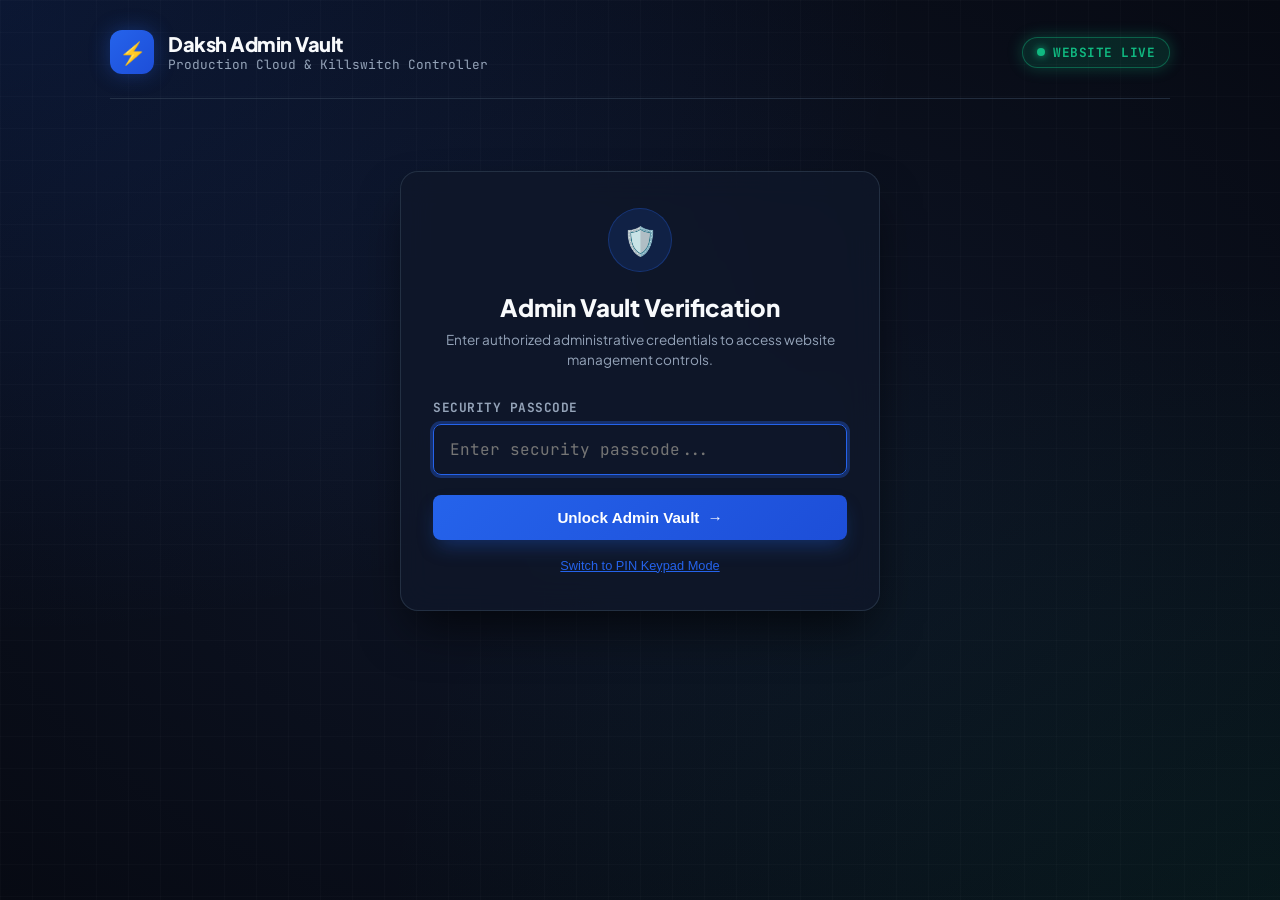
==== commit 0dffba25: "security: remove password placeholder hints and example text from auth gate" ====
--- a/admin.html
+++ b/admin.html
@@ -700,19 +700,19 @@
       <div class="auth-icon">🛡️</div>
       <h2 class="auth-title">Admin Vault Verification</h2>
       <p class="auth-subtitle">
-        Enter Master Passcode, Godmode Crypt Key, or 6-Digit PIN to access website killswitch controls.
+        Enter authorized administrative credentials to access website management controls.
       </p>
 
       <form id="authForm" onsubmit="handleAuthSubmit(event)">
         <!-- Passcode Input Mode -->
         <div id="passcodeMode">
           <div class="auth-input-group">
-            <label class="auth-label" for="passcodeInput">Master Passcode / Key / PIN</label>
+            <label class="auth-label" for="passcodeInput">Security Passcode</label>
             <input 
               type="password" 
               id="passcodeInput" 
               class="auth-input" 
-              placeholder="Enter passcode (e.g. 889926 or pass)..." 
+              placeholder="Enter security passcode..." 
               autocomplete="current-password"
               required
             >
@@ -725,7 +725,7 @@
         <!-- PIN Keypad Quick Input Mode -->
         <div id="keypadMode" style="display: none;">
           <div class="auth-input-group">
-            <label class="auth-label">6-Digit Security PIN</label>
+            <label class="auth-label">Security PIN</label>
             <input 
               type="password" 
               id="pinDisplay" 
@@ -756,7 +756,7 @@
         </button>
 
         <div class="auth-error" id="authErrorMsg">
-          ⚠️ Invalid credentials. Please enter authorized Master Passcode or PIN.
+          ⚠️ Invalid credentials. Access denied.
         </div>
       </form>
     </section>
